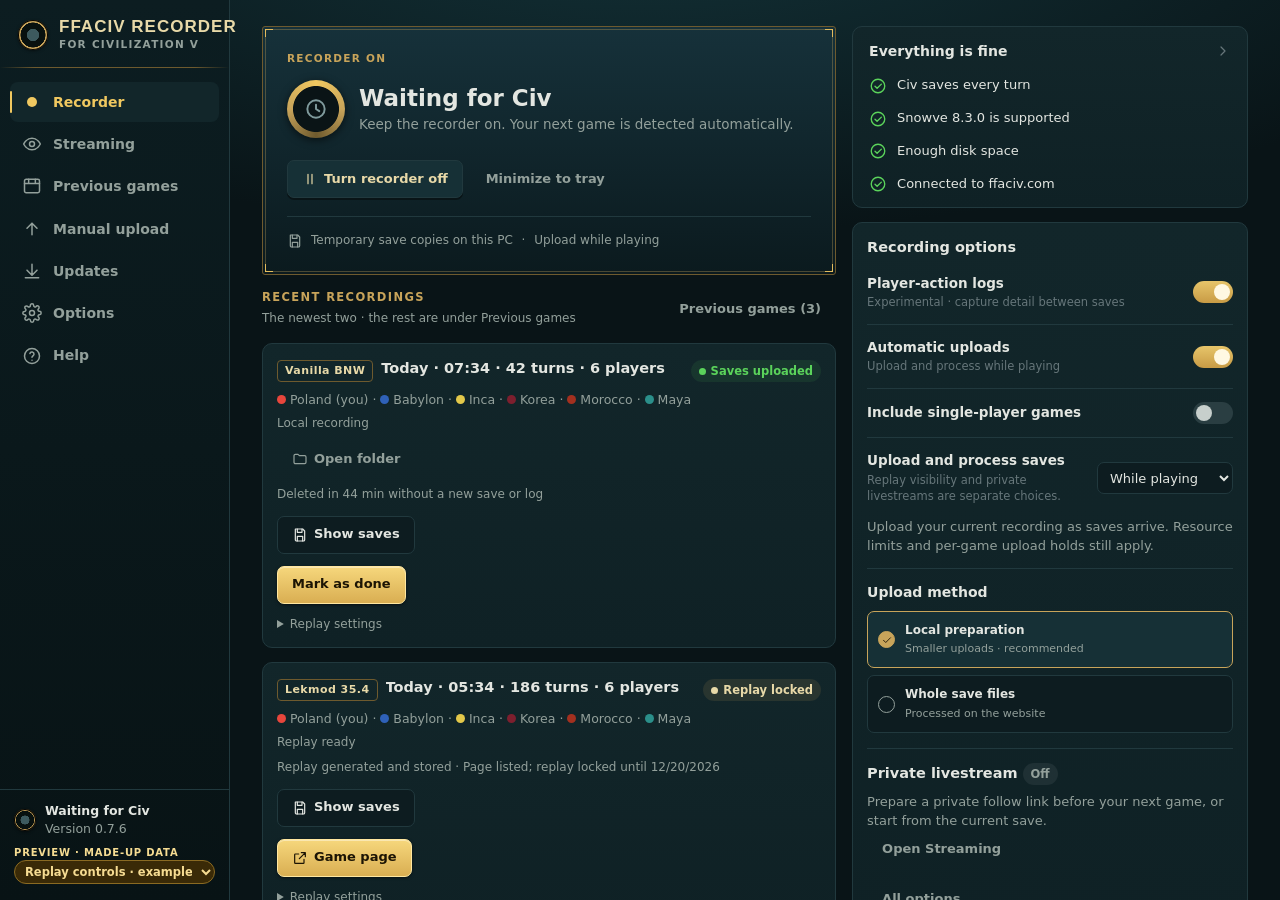
==== OutsideRecorder/ui/index.html @ c8e526a8 "FFACiv Recorder 0.7.24: first public source release" ====
<!doctype html>
<html lang="en">
<head>
<meta charset="utf-8">
<meta name="viewport" content="width=device-width, initial-scale=1">
<meta http-equiv="Content-Security-Policy" content="default-src 'self'; style-src 'self' 'unsafe-inline'; img-src 'self' data:; connect-src 'none'">
<title>FFACiv Recorder</title>
<link rel="stylesheet" href="css/app.css">
</head>
<body>
<div id="app">
  <aside class="side">
    <div class="brand"><span id="mark" class="mark waiting" aria-hidden="true"></span><div class="brand-name">FFACiv Recorder<small>for Civilization V</small></div></div>
    <nav id="nav" class="tabs" aria-label="Screens"></nav>
    <div class="side-foot"><div id="sidestate" class="side-state"></div><div id="preview" class="preview" aria-label="Preview"></div></div>
  </aside>
  <main id="view" tabindex="-1"></main>
</div>
<div id="overlay"></div>
<script src="js/icons.js"></script>
<script src="js/mock.js"></script>
<script src="js/bridge.js"></script>
<script src="js/app.js"></script>
</body>
</html>
---- OutsideRecorder/ui/css/app.css ----
/* FFACiv Recorder window: ffaciv.com's dark teal + gold (web/replay/css/civ.css values), Civ 5 feel in CSS only
   (gold double frame with corner accents, gold buttons, ring badges). No images: every shape is CSS or inline SVG. */
:root {
  color-scheme: dark;
  --bg: #091417;
  --bg-2: #0d1c20;
  --card: #12262a;
  --card-2: #163036;
  --line: #21393e;
  --gold-dim: #6e5a2e;
  --gold: #c8a45a;
  --gold-bright: #f0c860;
  --cream: #e8d9a8;
  --text: #e3e6e1;
  --muted: #93a09b;
  --faint: #66767a;
  --green: #5bd35b;
  --red: #e5574a;
  --orange: #e89a3a;
  --teal: #5ec8bc;
  --blue: #6aa8e8;
  --on-gold: #1c1404;
  --radius: 10px;
  --font: "Segoe UI Variable Text", "Segoe UI", system-ui, sans-serif;
  --font-head: "Tw Cen MT", Bahnschrift, "Segoe UI", sans-serif;
  --focus: 0 0 0 2px var(--bg), 0 0 0 4px var(--gold-bright);
}

.recorder-assurance { margin-top: 22px; border-top: 1px solid var(--line); padding-top: 19px; }
.assurance-points { display: grid; grid-template-columns: 1fr 1fr; gap: 22px; }
.assurance-points > div { display: flex; align-items: flex-start; gap: 10px; }
.assurance-points > div > svg { width: 21px; height: 21px; flex: none; color: var(--teal); margin-top: 2px; }
.assurance-points h3 { margin: 0 0 6px; color: var(--cream); font-size: 14px; }
.assurance-points p { margin: 0 0 6px; color: var(--text); font-size: 12px; line-height: 1.65; }
.assurance-points span { display: block; color: var(--muted); font-size: 11.5px; line-height: 1.6; }
.resource-example img { display: block; width: 100%; height: auto; border-radius: 5px; margin: 12px 0; }
@media (max-width: 650px) { .assurance-points { grid-template-columns: 1fr; gap: 17px; } }

* { box-sizing: border-box; }
html, body { height: 100%; margin: 0; }
body {
  background: radial-gradient(120% 60% at 50% -10%, #133238 0%, var(--bg) 60%) fixed, var(--bg);
  color: var(--text); font: 14px/1.45 var(--font); overflow: hidden;
  user-select: none; -webkit-user-select: none;
}
button, select, input { font: inherit; color: inherit; }
:focus-visible { outline: none; box-shadow: var(--focus); }
a { color: var(--gold-bright); text-decoration: none; }
a:hover { text-decoration: underline; }
.sr { position: absolute; width: 1px; height: 1px; overflow: hidden; clip: rect(0 0 0 0); }

/* ---- layout: a proper app window. Wide (the normal case, ~1100×720 down to ~800×560): the side bar with the name,
   the screens and the state; the screen on the right. Narrow (under 760 px): a header on top, the tabs at the bottom. */
#app { display: grid; grid-template-columns: 230px 1fr; height: 100%; }
.side { display: flex; flex-direction: column; min-height: 0; border-right: 1px solid var(--line); background: linear-gradient(#0c1d21, #081315); }
.brand { display: flex; align-items: center; gap: 11px; min-width: 0; padding: 18px 18px 16px;
  background: linear-gradient(90deg, transparent, var(--gold-dim) 15%, var(--gold-dim) 85%, transparent) bottom / 100% 1px no-repeat; }
.brand-name { font: 700 17px/1 var(--font-head); letter-spacing: .06em; text-transform: uppercase; color: var(--cream); white-space: nowrap; }
.brand-name small { display: block; font: 600 10.5px/1.3 var(--font); letter-spacing: .12em; color: var(--muted); margin-top: 3px; }
/* The program's mark: a gold ring (a Civ 5 ring badge) with the state's colour in the middle. */
.mark { --c: var(--faint); width: 30px; height: 30px; border-radius: 50%; flex: none; position: relative;
  background: radial-gradient(circle, var(--c) 0 28%, #08110f 30% 58%, var(--gold) 60% 68%, var(--gold-dim) 70% 100%);
  box-shadow: 0 0 0 1px #000 inset, 0 1px 3px #0008; }
.mark.recording { --c: var(--red); }
.mark.sending { --c: var(--teal); }
.mark.waiting { --c: #3d5a5e; }
.mark.attention { --c: var(--orange); }
.mark.paused { --c: var(--muted); }
.icon-btn { width: 34px; height: 34px; display: grid; place-items: center; border-radius: 8px; border: 0; background: transparent; color: var(--muted); cursor: pointer; flex: none; }
.icon-btn:hover { background: var(--card); color: var(--text); }
.icon-btn svg { width: 20px; height: 20px; }


nav.tabs { display: flex; flex-direction: column; gap: 2px; padding: 14px 10px; flex: 1; overflow-y: auto; }
.tab { position: relative; display: flex; align-items: center; gap: 11px; padding: 10px 12px; border: 0; border-radius: 8px; background: none; color: var(--muted); cursor: pointer; font-size: 14px; font-weight: 600; text-align: left; }
.tab svg { width: 20px; height: 20px; flex: none; }
.tab:hover { color: var(--text); background: #ffffff08; }
.tab[aria-current="page"] { color: var(--gold-bright); background: var(--card); }
.tab[aria-current="page"]::before { content: ""; position: absolute; left: 0; top: 9px; bottom: 9px; width: 2px; border-radius: 1px; background: var(--gold-bright); }
.tab .dot { margin-left: auto; min-width: 18px; height: 18px; padding: 0 5px; border-radius: 9px; background: var(--orange); color: #1b1103; font-size: 11px; line-height: 18px; font-weight: 800; text-align: center; }
.tab .dot.new { background: var(--teal); color: #04201c; }
.side-foot { padding: 12px 14px 16px; border-top: 1px solid var(--line); display: flex; flex-direction: column; gap: 10px; }
.side-state { display: flex; align-items: center; gap: 9px; font-size: 12.5px; color: var(--muted); min-width: 0; }
.side-state .mark { width: 22px; height: 22px; }
.side-state b { display: block; color: var(--text); font-weight: 600; white-space: nowrap; overflow: hidden; text-overflow: ellipsis; }
.side-state div { min-width: 0; }

main { overflow-y: auto; overflow-x: hidden; padding: 26px 32px 32px; scrollbar-width: thin; scrollbar-color: var(--line) transparent; }
main:focus { outline: none; }
.screen { display: flex; flex-direction: column; gap: 14px; max-width: 1080px; margin: 0 auto; animation: fade .18s ease-out; }
@keyframes fade { from { opacity: .4; transform: translateY(3px); } to { opacity: 1; transform: none; } }
.screen-title { display: flex; align-items: center; gap: 8px; margin: 0 0 2px; font: 700 20px/1.2 var(--font-head); letter-spacing: .08em; text-transform: uppercase; color: var(--cream); }
.screen-title .back { margin-left: -8px; }
.lead { margin: -6px 0 4px; color: var(--muted); font-size: 13.5px; }
.icon-btn { width: 34px; height: 34px; display: grid; place-items: center; border-radius: 8px; border: 0; background: transparent; color: var(--muted); cursor: pointer; flex: none; }
.icon-btn:hover { background: var(--card); color: var(--text); }
.icon-btn svg { width: 20px; height: 20px; }

/* two columns on the wide window (Home, Settings, Help); one under the other when narrow */
.cols { display: grid; grid-template-columns: minmax(0, 1.45fr) minmax(0, 1fr); gap: 16px; align-items: start; }
.cols.even { grid-template-columns: repeat(2, minmax(0, 1fr)); }
.col { display: flex; flex-direction: column; gap: 14px; min-width: 0; }
@media (max-width: 1040px) { #app { grid-template-columns: 200px 1fr; } main { padding: 22px 24px 28px; } }
@media (max-width: 939px) { .cols, .cols.even { grid-template-columns: minmax(0, 1fr); } .screen { max-width: 680px; } }

@media (max-width: 759px) {
  #app { grid-template-columns: minmax(0, 1fr) auto; grid-template-rows: auto 1fr auto; }
  .side { display: contents; }
  .brand { grid-row: 1; grid-column: 1; padding: 12px 16px 10px; }
  .side-foot { grid-row: 1; grid-column: 2; justify-self: end; background: linear-gradient(90deg, transparent, var(--gold-dim) 15%, var(--gold-dim) 85%, transparent) bottom / 100% 1px no-repeat; align-self: center; border: 0; padding: 0 14px; }
  .side-state { display: none; }
  main { grid-row: 2; grid-column: 1 / -1; padding: 14px 16px 18px; }
  nav.tabs { grid-row: 3; grid-column: 1 / -1; flex-direction: row; padding: 0; gap: 0; border-top: 1px solid var(--line); background: #071012e6; overflow: visible; }
  .tab { flex: 1; flex-direction: column; gap: 3px; padding: 8px 2px 9px; font-size: 11px; border-radius: 0; text-align: center; }
  .tab.wide-only { display: none; }
  .tab[aria-current="page"] { background: none; }
  .tab[aria-current="page"]::before { top: -1px; bottom: auto; left: 28%; right: 28%; width: auto; height: 2px; }
  .tab .dot { position: absolute; top: 5px; left: calc(50% + 7px); margin: 0; min-width: 16px; height: 16px; line-height: 16px; font-size: 10.5px; }
  .screen { gap: 12px; }
  .screen-title { font-size: 15px; }
  .cols, .cols.even { grid-template-columns: 1fr; gap: 12px; }
  .col { gap: 12px; }
}

/* ---- cards ------------------------------------------------------------------------------------------------------ */
.card { background: linear-gradient(var(--card), #0f2125); border: 1px solid var(--line); border-radius: var(--radius); padding: 14px; }
.card.flat { background: var(--bg-2); }
.card h3 { margin: 0 0 6px; font-size: 14.5px; font-weight: 650; }
.card p { margin: 0; color: var(--muted); font-size: 13px; }
.card p + p { margin-top: 6px; }
.group-label { margin: 6px 2px -4px; font: 700 11.5px/1 var(--font); letter-spacing: .12em; text-transform: uppercase; color: var(--gold); }

/* The Civ 5 panel frame (kit.css .civ-frame): dark gold outer line, gold inner line 3 px in, bright corner accents. */
.frame {
  --g: linear-gradient(var(--gold-bright), var(--gold-bright));
  position: relative; border: 1px solid var(--gold-dim); border-radius: 3px; padding: 18px 16px 16px;
  background:
    var(--g) left 2px top 2px / 8px 1px no-repeat, var(--g) left 2px top 2px / 1px 8px no-repeat,
    var(--g) right 2px top 2px / 8px 1px no-repeat, var(--g) right 2px top 2px / 1px 8px no-repeat,
    var(--g) left 2px bottom 2px / 8px 1px no-repeat, var(--g) left 2px bottom 2px / 1px 8px no-repeat,
    var(--g) right 2px bottom 2px / 8px 1px no-repeat, var(--g) right 2px bottom 2px / 1px 8px no-repeat,
    linear-gradient(#16313a, #0b1a1e);
}
.frame::after { content: ""; position: absolute; inset: 2px; border: 1px solid #c8a45a55; border-radius: 2px; pointer-events: none; }

/* ---- the big status (Home) -------------------------------------------------------------------------------------- */
.hero { display: flex; gap: 14px; align-items: center; }
.ring { --c: var(--faint); position: relative; width: 58px; height: 58px; flex: none; border-radius: 50%;
  background: radial-gradient(circle, #0a1416 0 55%, transparent 57%), conic-gradient(var(--gold-bright), var(--gold), var(--gold-dim), var(--gold), var(--gold-bright));
  display: grid; place-items: center; box-shadow: 0 2px 8px #0009; }
.ring svg { width: 26px; height: 26px; color: var(--c); position: relative; z-index: 1; }
.ring.recording { --c: var(--red); }
.ring.recording::before { content: ""; position: absolute; inset: -4px; border-radius: 50%; border: 2px solid var(--red); opacity: 0; animation: pulse 2.4s ease-out infinite; }
@keyframes pulse { 0% { transform: scale(.85); opacity: .7; } 100% { transform: scale(1.18); opacity: 0; } }
.ring.sending { --c: var(--teal); }
.ring.waiting { --c: #7f9a9c; }
.ring.found { --c: var(--teal); }
.ring.unsupported, .ring.attention { --c: var(--orange); }
.ring.paused { --c: var(--muted); }
.hero-text { min-width: 0; }
.hero-title { margin: 0; font: 650 19px/1.25 var(--font); color: var(--text); }
.hero-detail { margin: 3px 0 0; color: var(--muted); font-size: 13.5px; }
.hero-note { margin: 12px 0 0; padding-top: 10px; border-top: 1px solid #c8a45a2a; color: var(--muted); font-size: 13px; }

/* the health line under it */
.health { display: flex; align-items: center; gap: 10px; width: 100%; padding: 10px 12px; border-radius: var(--radius); border: 1px solid var(--line); background: var(--bg-2); color: var(--text); text-align: left; cursor: pointer; }
.health:hover { border-color: #2d4c52; }
.health svg { width: 18px; height: 18px; flex: none; }
.health .chev { margin-left: auto; color: var(--faint); }
.health.ok svg:first-child { color: var(--green); }
.health.warn { border-color: #6b4a1c; background: #22190d; }
.health.warn svg:first-child { color: var(--orange); }

/* ---- the game card ------------------------------------------------------------------------------------------------ */
.game-head { display: flex; align-items: flex-start; gap: 10px; }
.game-head h3 { margin: 0; flex: 1; min-width: 0; }
.sub { color: var(--muted); font-size: 12.5px; margin-top: 2px; }
.badge { display: inline-flex; align-items: center; gap: 5px; height: 22px; padding: 0 8px; border-radius: 11px; font-size: 11.5px; font-weight: 700; white-space: nowrap; background: #ffffff10; color: var(--muted); }
.badge::before { content: ""; width: 7px; height: 7px; border-radius: 50%; background: currentColor; }
.badge.plain::before { display: none; }
.badge.recording { color: #ff8a7e; background: #e5574a1f; }
.badge.sending { color: var(--teal); background: #5ec8bc1a; }
.badge.locked { color: var(--cream); background: #c8a45a1f; }
.badge.countdown { color: var(--gold-bright); background: #f0c86019; }
.badge.public { color: var(--green); background: #5bd35b17; }
.badge.withdrawn, .badge.local { color: var(--muted); }
.badge.queued { color: var(--orange); background: #e89a3a17; }
.mod { display: inline-block; padding: 1px 7px; border-radius: 4px; border: 1px solid var(--gold-dim); color: var(--cream); font: 700 11px/18px var(--font); letter-spacing: .04em; }

.players { display: flex; flex-wrap: wrap; gap: 6px; margin: 10px 0 2px; }
.player { display: inline-flex; align-items: center; gap: 6px; padding: 3px 9px 3px 4px; border-radius: 13px; background: #ffffff0b; font-size: 12px; color: var(--text); }
.player i { width: 16px; height: 16px; border-radius: 50%; background: var(--c); box-shadow: 0 0 0 1.5px var(--k, #000) inset, 0 0 0 1px #0008; flex: none; }
.player.you { background: #c8a45a24; color: var(--cream); font-weight: 650; }

.facts { display: grid; grid-template-columns: repeat(3, 1fr); gap: 8px; margin-top: 12px; }
.fact { background: #ffffff07; border-radius: 8px; padding: 7px 9px; }
.fact b { display: block; font-size: 16px; font-weight: 650; }
.fact span { color: var(--faint); font-size: 11.5px; }

.publish { margin-top: 12px; padding-top: 12px; border-top: 1px solid var(--line); }
.publish-line { display: flex; align-items: center; gap: 8px; font-size: 13.5px; }
.publish-line svg { width: 17px; height: 17px; color: var(--gold); flex: none; }
.publish-line b { color: var(--gold-bright); font-weight: 650; }
.meter { height: 6px; border-radius: 3px; background: #ffffff10; overflow: hidden; margin: 9px 0 2px; }
.meter > i { display: block; height: 100%; width: var(--p); background: linear-gradient(90deg, var(--gold), var(--gold-bright)); border-radius: 3px; }
.meter.teal > i { background: linear-gradient(90deg, #3f9f95, var(--teal)); }
.small { color: var(--faint); font-size: 12px; }

/* Home's right column: the checks and the latest games at a glance */
.glance { padding: 6px; }
.glance-head { display: flex; align-items: center; gap: 8px; width: 100%; padding: 8px 10px; border: 0; background: none; color: var(--text); cursor: pointer; border-radius: 7px; text-align: left; }
.glance-head h3 { margin: 0; flex: 1; font-size: 14px; }
.glance-head svg { width: 16px; height: 16px; color: var(--faint); }
.glance-row { display: flex; align-items: center; gap: 10px; width: 100%; padding: 7px 10px; border: 0; background: none; color: var(--text); cursor: pointer; border-radius: 7px; text-align: left; font-size: 13px; }
.glance-row:hover, .glance-head:hover { background: #ffffff08; }
.glance-row .state-ic { width: 18px; height: 18px; flex: none; }
.glance-row.game span:nth-child(2) { flex: 1; min-width: 0; }
.glance-row.game .mod { flex: none; }

/* game history rows: facts on the left, buttons on the right (under each other when narrow) */
.game-row { display: grid; grid-template-columns: minmax(0, 1fr) auto; gap: 8px 18px; align-items: center; }
.gr-acts { justify-content: flex-end; }
@media (max-width: 899px) { .game-row { grid-template-columns: 1fr; } .gr-acts { justify-content: flex-start; } }
.cols .game-row { grid-template-columns: 1fr; } .cols .gr-acts { justify-content: flex-start; }

/* ---- buttons ---------------------------------------------------------------------------------------------------- */
.row { display: flex; flex-wrap: wrap; gap: 8px; align-items: center; }
.row.end { justify-content: flex-end; }
.actions { margin-top: 12px; }
.btn { display: inline-flex; align-items: center; justify-content: center; gap: 6px; min-height: 34px; padding: 0 14px; border-radius: 7px; border: 1px solid #c8a45a66; background: #c8a45a12; color: var(--cream); font-weight: 600; font-size: 13px; cursor: pointer; white-space: nowrap; }
.btn:hover { background: #c8a45a24; border-color: var(--gold); }
.btn svg { width: 16px; height: 16px; }
.btn.primary { border: 1px solid #ffe7a0; background: linear-gradient(#f6d77c, #d9ae52); color: var(--on-gold); box-shadow: 0 1px 0 #fff6 inset, 0 1px 3px #0008; }
.btn.primary:hover { background: linear-gradient(#ffe291, #e4b95b); }
.btn.quiet { border-color: transparent; background: transparent; color: var(--muted); }
.btn.quiet:hover { color: var(--text); background: #ffffff0d; }
.btn.danger { border-color: #e5574a55; background: transparent; color: #ff9a8f; }
.btn.danger:hover { background: #e5574a1a; }
.btn[disabled] { opacity: .45; cursor: default; pointer-events: none; }
.btn.wide { flex: 1; }
.link-btn { border: 0; background: none; padding: 0; color: var(--gold-bright); font-weight: 600; cursor: pointer; font-size: 13px; }
.link-btn:hover { text-decoration: underline; }

/* a menu that opens under a button (Later ▾) */
.menu-wrap { position: relative; display: inline-flex; }
.menu { position: absolute; z-index: 20; top: calc(100% + 4px); right: 0; min-width: 190px; padding: 5px; border-radius: 9px; background: #0c1b1e; border: 1px solid var(--gold-dim); box-shadow: 0 10px 28px #000c; }
.menu button { display: flex; width: 100%; padding: 8px 10px; border: 0; border-radius: 6px; background: none; text-align: left; cursor: pointer; font-size: 13px; }
.menu button:hover, .menu button:focus-visible { background: var(--card-2); box-shadow: none; }
.menu button span { margin-left: auto; color: var(--faint); font-size: 12px; padding-left: 12px; }

/* ---- banners (update, required update, attention) ---------------------------------------------------------------- */
.banner { display: flex; gap: 12px; align-items: flex-start; padding: 12px 14px; border-radius: var(--radius); border: 1px solid #3a5f66; background: linear-gradient(#153238, #102629); }
.banner > svg { width: 22px; height: 22px; flex: none; color: var(--teal); margin-top: 1px; }
.banner h3 { margin: 0 0 2px; font-size: 14px; }
.banner p { margin: 0; color: var(--muted); font-size: 12.5px; }
.banner .row { margin-top: 10px; }
.banner.gold { border-color: var(--gold-dim); background: linear-gradient(#2a2412, #1a170c); }
.banner.gold > svg { color: var(--gold-bright); }
.banner.warn { border-color: #6b4a1c; background: #22190d; }
.banner.warn > svg { color: var(--orange); }
.banner.bad { border-color: #6b2a22; background: #241210; }
.banner.bad > svg { color: var(--red); }

/* ---- lists (games, checks, permissions, changelog) --------------------------------------------------------------- */
.list { display: flex; flex-direction: column; gap: 8px; }
.item { display: flex; gap: 12px; align-items: flex-start; }
.item > svg, .item > .state-ic { width: 22px; height: 22px; flex: none; margin-top: 1px; }
.item-body { flex: 1; min-width: 0; }
.item-body h3 { margin: 0; font-size: 14px; font-weight: 650; }
.state-ic.ok { color: var(--green); } .state-ic.warn { color: var(--orange); } .state-ic.bad { color: var(--red); } .state-ic.info { color: var(--teal); }

.game-row { cursor: default; }
.game-row .game-top { display: flex; align-items: center; gap: 8px; }
.game-row .game-top h3 { flex: 1; min-width: 0; white-space: nowrap; overflow: hidden; text-overflow: ellipsis; }
.civs { margin-top: 6px; color: var(--muted); font-size: 12.5px; }
.civs .civdot { display: inline-block; width: 9px; height: 9px; border-radius: 50%; margin: 0 4px 0 0; vertical-align: 0; }
.more { margin-left: auto; }

.filters { display: flex; gap: 6px; overflow-x: auto; scrollbar-width: none; }
.chip { height: 28px; padding: 0 11px; border-radius: 14px; border: 1px solid var(--line); background: transparent; color: var(--muted); cursor: pointer; font-size: 12.5px; font-weight: 600; white-space: nowrap; }
.chip[aria-pressed="true"] { background: #c8a45a22; border-color: var(--gold-dim); color: var(--cream); }

/* ---- settings ----------------------------------------------------------------------------------------------------- */
.settings { padding: 4px 0; }
.capture-controls > h2, .capture-controls > .actions, .capture-controls > p { margin: 14px; }
.capture-controls .switch:disabled { opacity: 0.35; cursor: default; }
.set { display: flex; align-items: center; gap: 12px; padding: 11px 14px; }
.set + .set { border-top: 1px solid var(--line); }
.set > svg { width: 22px; height: 22px; flex: none; }
.set-text { flex: 1; min-width: 0; }
.set-text b { display: block; font-weight: 600; font-size: 13.5px; }
.set-text span { display: block; color: var(--faint); font-size: 12px; margin-top: 1px; }
.switch { position: relative; width: 40px; height: 22px; flex: none; border-radius: 11px; border: 0; background: #2a3e42; cursor: pointer; transition: background .15s; }
.switch::after { content: ""; position: absolute; top: 3px; left: 3px; width: 16px; height: 16px; border-radius: 50%; background: #c7cfcc; transition: transform .15s; }
.switch[aria-checked="true"] { background: linear-gradient(#e7c56a, #c89b45); }
.switch[aria-checked="true"]::after { transform: translateX(18px); background: #fff8e2; }
select.pick { height: 32px; padding: 0 8px; border-radius: 7px; border: 1px solid var(--line); background: var(--bg-2); color: var(--text); font-size: 13px; }
.path { font: 12px/1.4 Consolas, "Cascadia Mono", monospace; color: var(--muted); word-break: break-all; }

/* ---- dialogs (over the screen) ------------------------------------------------------------------------------------ */
.scrim { position: fixed; inset: 0; z-index: 50; background: #020708c4; display: grid; place-items: center; padding: 16px; animation: fade .15s; }
.dialog { width: 100%; max-width: 440px; max-height: calc(100vh - 32px); overflow-y: auto; }
.dialog h2 { margin: 0 0 8px; font: 700 15px/1.25 var(--font-head); letter-spacing: .08em; text-transform: uppercase; color: var(--cream); }
.dialog p { margin: 0 0 10px; color: var(--muted); font-size: 13px; }
.stream-follow-summary { margin: 16px 0; padding: 14px; border: 1px solid var(--line); border-radius: 9px; background: var(--bg-2); }
.stream-follow-summary h3 { margin: 0 0 6px; }
.stream-follow-summary p { margin: 0; }
.streaming-controls .recording-stream-options { margin-top: 0; border-top: 0; padding-top: 0; }
.stream-metrics { display: grid; grid-template-columns: repeat(2,minmax(0,1fr)); gap: 12px; margin: 14px 0 22px; }
.stream-metrics dt { color: var(--muted); font-size: 11px; margin-bottom: 4px; }
.stream-metrics dd { margin: 0; color: var(--cream); font-size: 13px; overflow-wrap: anywhere; }
.replay-settings { margin-top: 12px; }
.replay-settings > summary { color: var(--muted); font-size: 12px; cursor: pointer; }
.diff { margin: 8px 0 12px; border-radius: 8px; background: #050c0d; border: 1px solid var(--line); padding: 8px 10px; font: 12px/1.7 Consolas, "Cascadia Mono", monospace; }
.diff .was { color: #ff9a8f; text-decoration: line-through; text-decoration-color: #ff9a8f88; }
.diff .now { color: var(--green); }
.checks { list-style: none; margin: 6px 0 12px; padding: 0; display: flex; flex-direction: column; gap: 6px; }
.checks label { display: flex; gap: 9px; align-items: flex-start; font-size: 13px; cursor: pointer; }
.checks input { margin-top: 3px; accent-color: var(--gold); }
.checks small { display: block; color: var(--faint); font-size: 12px; }

/* ---- first run ------------------------------------------------------------------------------------------------------ */
.welcome { position: fixed; inset: 0; z-index: 40; display: flex; flex-direction: column; background: radial-gradient(120% 70% at 50% 0%, #17393f 0%, var(--bg) 62%); padding: 26px 22px 20px; }
.welcome .steps { display: flex; gap: 6px; justify-content: center; margin-bottom: 22px; }
.welcome .steps i { width: 26px; height: 4px; border-radius: 2px; background: #ffffff1a; }
.welcome .steps i.on { background: var(--gold-bright); }
.welcome-body { flex: 1; overflow-y: auto; display: flex; flex-direction: column; justify-content: center; max-width: 460px; width: 100%; margin: 0 auto; }
.welcome h1 { margin: 14px 0 8px; font: 700 22px/1.2 var(--font-head); letter-spacing: .04em; color: var(--cream); text-align: center; }
.welcome .intro { text-align: center; color: var(--muted); margin: 0 0 18px; }
.welcome .ring { margin: 0 auto; width: 74px; height: 74px; }
.welcome .ring svg { width: 32px; height: 32px; }
.points { list-style: none; padding: 0; margin: 0; display: flex; flex-direction: column; gap: 10px; }
.points li { display: flex; gap: 11px; align-items: flex-start; font-size: 13.5px; }
.points li svg { width: 19px; height: 19px; flex: none; color: var(--gold); margin-top: 1px; }
.points li span { color: var(--muted); display: block; font-size: 12.5px; }
.welcome-foot { display: flex; gap: 8px; max-width: 460px; width: 100%; margin: 16px auto 0; }

/* ---- the preview strip (only when showing made-up data) ------------------------------------------------------------ */
.preview { display: flex; flex-direction: column; align-items: flex-start; gap: 2px; flex: none; color: #f6dc92; font: 700 10px/1 var(--font); letter-spacing: .08em; text-transform: uppercase; }
.preview select { max-width: 100%; height: 24px; border-radius: 12px; border: 1px solid #8a6a22; background: #3a2a07; color: #f6dc92; font-size: 11.5px; font-weight: 600; letter-spacing: 0; text-transform: none; padding: 0 6px; }
.hide-preview .preview { display: none; }

.empty { text-align: center; padding: 26px 10px; color: var(--faint); }
.empty svg { width: 34px; height: 34px; color: var(--line); display: block; margin: 0 auto 8px; }
.prose h3 { margin: 0 0 6px; font-size: 14px; }
.prose ul { margin: 6px 0 0; padding-left: 18px; color: var(--muted); font-size: 13px; }
.prose li + li { margin-top: 3px; }
.yes svg, .no svg { width: 15px; height: 15px; vertical-align: -3px; margin-right: 4px; }
.yes svg { color: var(--green); } .no svg { color: var(--red); }

@media (prefers-reduced-motion: reduce) { * { animation: none !important; transition: none !important; } }

/* the test build: the livestream link under the current game */
.live-link { display: flex; align-items: center; gap: 10px; flex-wrap: wrap; margin-top: 12px; }
.live-link .path { overflow-wrap: anywhere; }

/* Upload old games: a tick box per game */
.old-bar { margin: 4px 0 12px; gap: 8px; flex-wrap: wrap; }
.game-row.old { grid-template-columns: auto minmax(0, 1fr); align-items: start; }
.game-row.old .path { overflow-wrap: anywhere; }
.game-row.old.on { border-color: var(--gold, #c8a45a); }
.tick { flex: none; width: 22px; height: 22px; margin: 2px 12px 0 0; border-radius: 6px; border: 2px solid var(--line, #3a4a4c); background: transparent; cursor: pointer; }
.tick[aria-checked="true"] { background: var(--gold-bright, #f0c860); border-color: var(--gold-bright, #f0c860); box-shadow: inset 0 0 0 3px var(--bg, #0b1518); }
.tick:disabled { opacity: .35; cursor: default; }
.screen-title .btn { font-size: 13px; letter-spacing: 0; text-transform: none; }

/* Replay controls stay below each game rather than compressing its title. */
.game-row:has(.replay-state) { grid-template-columns: minmax(0, 1fr); }
.replay-state { width: 100%; min-width: 0; }
.replay-state .actions, .recorder-controls { flex-wrap: wrap; }
.gr-acts:has(.replay-state) { justify-content: flex-start; flex-wrap: wrap; }
/* Everyday controls: one clear task and visible action feedback. */
.eyebrow { color: var(--gold); font-size: 10.5px; font-weight: 750; letter-spacing: .12em; margin-bottom: 14px; }
.recording-hero { padding: 24px; }
.recording-hero .hero-title { font-size: 23px; }
.recording-hero .actions { margin-top: 22px; }
.recording-summary { display: flex; align-items: center; gap: 8px; color: var(--muted); font-size: 12px; margin-top: 18px; padding-top: 15px; border-top: 1px solid var(--line); }
.recording-summary svg { width: 16px; height: 16px; flex: none; }
.summary-sep { padding: 0 5px; }
.btn { min-height: 38px; background: var(--card-2); border-color: var(--line); box-shadow: 0 2px 0 var(--bg); transition: background .12s, border-color .12s, transform .1s; }
.btn:not(:disabled):hover { border-color: var(--gold); background: var(--bg-2); }
.btn:not(:disabled):active { transform: translateY(1px); box-shadow: none; }
.btn.primary:not(:disabled):hover { background: linear-gradient(#ffe291, #e4b95b); }
.btn.quiet { box-shadow: none; }
.replay-state .btn.quiet { border-color: var(--line); background: var(--bg-2); color: var(--text); }
.replay-state .btn.danger { border-color: var(--red); color: var(--red); }
.small { color: var(--muted); }
.getting-started h3, .quick-flow h3 { margin: 0 0 8px; }
.getting-started p { color: var(--muted); font-size: 13px; margin: 0 0 16px; }
.getting-started .eyebrow { margin-bottom: 9px; }
.quick-flow ol { list-style: none; counter-reset: flow; padding: 0; margin: 16px 0 20px; }
.quick-flow li { counter-increment: flow; position: relative; padding-left: 32px; margin-bottom: 16px; font-size: 13px; }
.quick-flow li::before { content: counter(flow); position: absolute; left: 0; top: 0; width: 22px; height: 22px; border: 1px solid var(--line); background: var(--bg-2); border-radius: 50%; text-align: center; line-height: 21px; color: var(--gold); font-size: 11px; font-weight: 750; }
.quick-flow li span { display: block; color: var(--muted); font-size: 12px; margin-top: 2px; }
.option-heading { display: flex; align-items: flex-start; gap: 12px; margin-bottom: 8px; }
.option-heading h3 { margin: 0 0 3px; font-size: 17px; }
.option-heading p { margin: 0; color: var(--muted); font-size: 12px; }
.step-number { border: 1px solid var(--gold-dim); color: var(--gold-bright); background: var(--bg-2); width: 28px; height: 28px; border-radius: 8px; line-height: 26px; text-align: center; font-weight: 750; flex: none; }
.option-section { padding: 20px; }
.option-section .set { padding-left: 0; padding-right: 0; }
.option-details { margin-top: 12px; border-top: 1px solid var(--line); padding-top: 12px; }
.option-details summary { cursor: pointer; color: var(--cream); font-size: 13px; font-weight: 650; min-height: 30px; }
.option-details summary:hover { color: var(--gold-bright); }
.option-note { display: flex; gap: 8px; align-items: flex-start; color: var(--muted); font-size: 12px; margin: 12px 0 0; }
.option-note svg { width: 16px; height: 16px; flex: none; color: var(--gold); }
.section-label { padding: 6px 12px 8px; margin: 0; color: var(--cream); }
.stream-active, .upload-plan { padding: 14px; border: 1px solid var(--line); background: var(--bg-2); border-radius: 8px; margin-top: 14px; }
.stream-active > .row > svg, .upload-plan > .row > svg { width: 17px; height: 17px; flex: none; color: var(--gold); }
.stream-active .path { margin: 10px 0; overflow-wrap: anywhere; }
.upload-plan { margin: 0 0 12px; }
.upload-plan.urgent { border-color: var(--orange); }
.action-feedback { position: sticky; top: -1px; z-index: 4; display: flex; align-items: center; gap: 12px; padding: 12px 14px; border-radius: 8px; border: 1px solid var(--teal); background: var(--bg-2); box-shadow: 0 5px 20px #0005; }
.action-feedback > svg { width: 20px; height: 20px; flex: none; color: var(--teal); }
.action-feedback > div { flex: 1; min-width: 0; font-size: 13px; }
.action-feedback span { display: block; color: var(--muted); margin-top: 2px; font-size: 12px; }
.action-feedback.warn, .action-feedback.bad { border-color: var(--orange); }
.action-feedback.warn > svg, .action-feedback.bad > svg { color: var(--orange); }
.action-feedback.pending > svg { animation: pending-spin 1.5s linear infinite; }
@keyframes pending-spin { to { transform: rotate(360deg); } }
@media (prefers-reduced-motion: reduce) { .action-feedback.pending > svg { animation: none; } .btn { transition: none; } }
@media (max-width: 759px) { .recording-hero { padding: 18px; } .recording-hero .hero-title { font-size: 20px; } .option-section { padding: 16px; } }
.stream-lobby-heading { display: flex; align-items: center; gap: 12px; }
.stream-lobby-heading > svg { width: 34px; height: 34px; padding: 6px; box-sizing: content-box; border: 1px solid var(--line); background: var(--card-2); border-radius: 10px; color: var(--teal); flex: none; }
.stream-lobby-heading > div { flex: 1; min-width: 0; }
.stream-lobby-heading .eyebrow { font-size: 9px; margin-bottom: 4px; }
.stream-lobby-heading h3 { margin: 0; font-size: 15px; }
.stream-privacy { display: flex; align-items: center; gap: 6px; color: var(--muted); font-size: 12px; }
.stream-privacy svg { width: 14px; height: 14px; flex: none; }
.stream-lobby-address { display: flex; align-items: center; gap: 8px; width: 100%; padding: 12px; text-align: left; cursor: pointer; border: 1px solid var(--line); background: var(--card-2); border-radius: 7px; color: var(--cream); }
.stream-lobby-address:hover { border-color: var(--gold); }
.stream-lobby-address span { flex: 1; min-width: 0; overflow: hidden; text-overflow: ellipsis; white-space: nowrap; font-size: 12px; }
.stream-lobby-address svg { width: 16px; height: 16px; flex: none; }
/* First launch: a guided set of persisted choices with room for explanations. */
.welcome.onboarding { padding: 24px 32px 20px; }
.onboarding-top { max-width: 780px; width: 100%; margin: 0 auto 20px; }
.onboarding-brand { display: flex; align-items: center; gap: 12px; font-size: 13px; font-weight: 750; letter-spacing: .07em; color: var(--cream); }
.onboarding-brand > span { font-size: 9px; font-weight: 600; letter-spacing: .13em; color: var(--muted); border-left: 1px solid var(--line); padding-left: 12px; }
.setup-progress { display: flex; padding: 0; list-style: none; gap: 12px; margin: 22px 0 0; }
.setup-progress li { display: flex; align-items: center; gap: 8px; flex: 1; color: var(--faint); font-size: 12px; }
.setup-progress li > span { display: flex; align-items: center; justify-content: center; border: 1px solid var(--line); border-radius: 50%; width: 25px; height: 25px; flex: none; background: var(--bg-2); font-size: 11px; }
.setup-progress li svg { width: 13px; height: 13px; }
.setup-progress li.current { color: var(--cream); }
.setup-progress li.current > span { border-color: var(--gold); background: var(--gold); color: var(--on-gold); font-weight: 750; }
.setup-progress li.complete { color: var(--teal); }
.setup-progress li.complete > span { border-color: var(--teal); }
.onboarding .welcome-body { max-width: 680px; min-height: 0; justify-content: flex-start; scrollbar-width: thin; scrollbar-color: var(--line) transparent; padding: 6px 12px; }
.welcome-content { margin-block: auto; width: 100%; padding-block: 6px; }
.onboarding h1 { font-family: var(--font); font-size: 25px; letter-spacing: -.02em; margin: 0 0 12px; }
.onboarding .intro { font-size: 14px; line-height: 1.6; max-width: 620px; margin: 0 auto 22px; }
.setup-symbol { margin: 0 auto 20px; width: 64px; height: 64px; display: grid; place-items: center; background: var(--card-2); border: 1px solid var(--gold-dim); border-radius: 18px; color: var(--gold-bright); }
.setup-symbol svg { width: 30px; height: 30px; }
.setup-explain-grid { display: grid; grid-template-columns: 1fr 1fr; gap: 14px; }
.setup-explain { padding: 20px; border: 1px solid var(--line); border-radius: 10px; background: var(--card); }
.setup-explain > svg { width: 25px; height: 25px; color: var(--teal); margin-bottom: 14px; }
.setup-explain h3 { margin: 0 0 9px; font-size: 16px; }
.setup-explain p, .setup-info p, .setup-details p { font-size: 13px; line-height: 1.6; color: var(--muted); margin: 0; }
.setup-note { display: flex; align-items: flex-start; gap: 9px; font-size: 12px; color: var(--muted); line-height: 1.6; margin: 18px 0 0; }
.setup-note svg { width: 16px; height: 16px; flex: none; margin-top: 2px; color: var(--gold); }
.setup-hold { text-align: center; color: var(--teal); font-size: 12px; margin: 18px 0 0; }
.setup-settings { padding: 4px 16px; }
.setup-settings .set { padding: 15px 0; }
.setup-settings .set-text span { color: var(--muted); line-height: 1.55; font-size: 12px; max-width: 510px; }
.setup-info { display: flex; gap: 12px; padding: 16px; border: 1px solid var(--line); border-radius: 9px; background: var(--bg-2); margin-top: 16px; }
.setup-info > svg { width: 21px; height: 21px; flex: none; color: var(--teal); }
.setup-info b { font-size: 13px; }
.setup-info p { margin-top: 5px; }
.setup-details { margin-top: 18px; border-top: 1px solid var(--line); padding-top: 12px; }
.setup-details summary { cursor: pointer; color: var(--cream); font-size: 13px; font-weight: 600; min-height: 30px; }
.setup-details summary:hover { color: var(--gold-bright); }
.setup-details p { margin: 8px 0; }
.setup-details .set { padding: 12px; }
.setup-choices { display: grid; gap: 10px; }
.setup-choice { display: flex; align-items: flex-start; gap: 12px; text-align: left; cursor: pointer; width: 100%; border: 1px solid var(--line); border-radius: 10px; padding: 17px; color: var(--text); background: var(--card); }
.setup-choice:hover { border-color: var(--gold); }
.setup-choice.selected { border-color: var(--gold); background: var(--card-2); box-shadow: inset 3px 0 var(--gold); }
.setup-choice > span:last-child { flex: 1; min-width: 0; }
.setup-choice b { display: block; font-size: 14px; margin-bottom: 5px; }
.setup-choice small { display: block; color: var(--muted); font-size: 12px; line-height: 1.6; }
.choice-radio { border: 1px solid var(--line); width: 21px; height: 21px; border-radius: 50%; display: grid; place-items: center; flex: none; margin-top: 1px; }
.choice-radio svg { width: 13px; height: 13px; }
.selected .choice-radio { border-color: var(--gold); background: var(--gold); color: var(--on-gold); }
.setup-choice:disabled { opacity: .65; cursor: wait; }
.setup-timeline { display: grid; grid-template-columns: repeat(3,1fr); gap: 15px; margin-top: 20px; }
.setup-timeline > div { border-top: 2px solid var(--gold-dim); padding-top: 10px; }
.setup-timeline b { display: block; font-size: 12px; color: var(--cream); margin-bottom: 5px; }
.setup-timeline span { display: block; font-size: 11.5px; color: var(--muted); line-height: 1.55; }
.setup-autosave { margin-top: 6px; }
.setup-summary { border: 1px solid var(--line); border-radius: 9px; background: var(--bg-2); padding: 15px 17px; margin-top: 16px; }
.setup-summary h3 { font-size: 13px; color: var(--cream); margin: 0 0 10px; }
.setup-summary dl { margin: 0; }
.setup-summary dl > div { display: grid; grid-template-columns: 90px 1fr; gap: 12px; padding: 5px 0; font-size: 12px; }
.setup-summary dt { color: var(--muted); }
.setup-summary dd { margin: 0; color: var(--text); }
.setup-feedback { display: flex; align-items: center; gap: 7px; color: var(--teal); font-size: 12px; margin-top: 14px; }
.setup-feedback > svg { width: 16px; height: 16px; }
.setup-feedback.warn, .setup-feedback.bad { color: var(--orange); }
.onboarding .welcome-foot { max-width: 780px; align-items: center; border-top: 1px solid var(--line); padding-top: 16px; margin-top: 16px; flex-shrink: 0; }
.setup-step-count { flex: 1; color: var(--muted); text-align: center; font-size: 12px; }
@media (max-height: 700px) { .welcome.onboarding { padding-top: 16px; } .onboarding-top { margin-bottom: 12px; } .setup-progress { margin-top: 13px; } .setup-symbol { width: 46px; height: 46px; margin-bottom: 14px; border-radius: 13px; } .setup-symbol svg { width: 24px; height: 24px; } .onboarding h1 { font-size: 23px; } .onboarding .intro { margin-bottom: 16px; } }
@media (max-width: 650px) { .welcome.onboarding { padding: 16px 12px 12px; } .onboarding-brand { padding-left: 8px; } .setup-progress { gap: 5px; } .setup-progress li { justify-content: center; } .setup-progress li b { display: none; } .setup-progress li.current b { display: block; font-size: 11px; } .setup-explain-grid { grid-template-columns: 1fr; } .setup-explain { padding: 16px; } .setup-explain > svg { margin-bottom: 8px; } .setup-timeline { grid-template-columns: 1fr; gap: 10px; } .onboarding .welcome-foot { flex-wrap: wrap; gap: 6px; } .onboarding .welcome-foot .btn { padding: 0 10px; font-size: 12px; } .setup-step-count { min-width: 55px; font-size: 11px; } }
.capture-extra { margin-top: 14px; }
.capture-choice b { display: flex; flex-wrap: wrap; align-items: center; gap: 8px; }
.method-tag { display: inline-flex; padding: 2px 6px; border-radius: 4px; border: 1px solid var(--line); color: var(--muted); font-size: 9px; font-weight: 650; text-transform: uppercase; letter-spacing: .05em; }
.capture-choice:disabled { opacity: 1; cursor: not-allowed; border-style: dashed; background: var(--bg-2); }
.method-unavailable { color: var(--orange) !important; font-size: 11.5px; }
.capture-choice .method-unavailable { margin-top: 5px; }
.upload-methods { margin-top: 20px; }
.upload-methods h3 { margin: 0 0 10px; font-size: 13px; color: var(--cream); }
.method-table { width: 100%; border-collapse: collapse; font-size: 12px; }
.method-table tr { border-top: 1px solid var(--line); }
.method-table th { text-align: left; vertical-align: top; width: 135px; padding: 10px 12px 10px 0; color: var(--text); font-weight: 650; }
.method-table td { padding: 10px 0; color: var(--muted); line-height: 1.6; }
.method-table td .method-unavailable { display: block; margin-top: 3px; }
.setup-scroll-cue { display: block; font-size: 10px; color: var(--gold); margin-top: 2px; }
.setup-scroll-cue[hidden] { display: none; }
@media (max-width: 650px) { .method-table th { width: 100px; } }
.resource-card-head { display: flex; align-items: center; justify-content: space-between; gap: 10px; }
.resource-card-head h3 { margin: 0; font-size: 17px; }
.resource-reason { color: var(--muted); font-size: 13px; margin: 8px 0 16px; }
.resource-metrics { display: grid; grid-template-columns: repeat(4,1fr); gap: 10px; margin: 0 0 16px; }
.resource-metrics > div { border: 1px solid var(--line); border-radius: 8px; padding: 12px; background: var(--bg-2); }
.resource-metrics dt { color: var(--muted); font-size: 11px; }
.resource-metrics dd { margin: 5px 0 0; color: var(--cream); font-size: 24px; font-weight: 650; }
.resource-card > .small { margin: 10px 0 0; line-height: 1.65; }
.resource-limit-error { display: flex; align-items: flex-start; gap: 8px; color: var(--orange); font-size: 12px; }
.resource-limit-error svg { width: 16px; height: 16px; flex: none; }
.dialog:has([data-send-report]) { max-width: 540px; }
.dialog .checks label > span { flex: 1; min-width: 0; }
.dialog .checks small { line-height: 1.5; }
@media(max-width:650px) { .resource-metrics { grid-template-columns:repeat(2,1fr); } .resource-metrics dd { font-size:21px; } }
.dialog .checks small { color: var(--muted); }
/* Setup starts with choices. Explanations stay behind details. */
.simple-choice { min-height: 86px; align-items: center; padding: 17px 18px; border-width: 2px; border-color: var(--line); }
.simple-choice.selected { border-color: var(--gold-bright); box-shadow: none; background: var(--card-2); }
.simple-choice .choice-body { flex: 1; min-width: 0; }
.simple-choice b { font-size: 16px; margin-bottom: 5px; }
.simple-choice small { font-size: 12.5px; line-height: 1.45; }
.simple-choice .choice-radio { width: 25px; height: 25px; margin: 0; }
.choice-selected { color: var(--gold-bright); font-size: 12px; font-weight: 700; flex: none; }
.simple-choice .method-tag { border: 0; background: var(--bg-2); color: var(--cream); padding: 3px 6px; font-size: 9px; text-transform: none; letter-spacing: 0; }
.setup-secondary { margin-top: 10px; }
.setup-secondary .set { padding: 8px 4px; }
.setup-secondary .set-text b { font-size: 12.5px; color: var(--muted); font-weight: 500; }
.setup-secondary .switch { transform: scale(.9); transform-origin: right; }
.setup-selected-summary { font-size: 12px; color: var(--muted); margin: 12px 0 0; }
.onboarding .setup-public-notice { font-size: 13px; }
.setup-public-notice b { color: var(--text); font-weight: 650; }
.setup-compact-preferences .set { padding: 12px 0; }
.setup-summary-short { margin-top: 12px; }
.onboarding .setup-details { margin-top: 14px; padding-top: 10px; }
.onboarding .setup-details .recorder-assurance { margin-top: 14px; padding-top: 14px; }
@media(max-height:620px) { .simple-choice { min-height: 78px; padding: 13px 16px; } .onboarding .welcome-body { padding-top: 0; padding-bottom: 0; } .onboarding .welcome-content { padding-block: 0; } .onboarding .intro { margin-bottom: 14px; } .onboarding h1 { margin-bottom: 8px; } .onboarding .setup-details { margin-top: 10px; padding-top: 8px; } }
@media(max-width:650px) { .simple-choice { padding: 13px; gap: 10px; } .simple-choice b { font-size: 14px; } .choice-selected { font-size: 11px; } .simple-choice small { font-size: 12px; } }
.simple-choice > .choice-selected { flex: none; margin-left: auto; }
.setup-choice.simple-choice > .choice-selected { flex: 0 0 auto; margin-left: auto; }

.setup-memory-note { margin-top: 12px; padding: 10px 12px; border-left: 2px solid var(--teal); background: var(--bg-2); border-radius: 0 6px 6px 0; }
.setup-memory-note > div { display: flex; gap: 8px; align-items: center; justify-content: space-between; }
.setup-memory-note > div > b { font-size: 12px; color: var(--cream); }
.setup-memory-note .method-tag { font-size: 8px; padding: 1px 4px; margin-left: 4px; }
.memory-availability { font-size: 10px; color: var(--muted); }
.setup-memory-note p { margin: 5px 0 0; font-size: 11.5px; line-height: 1.5; color: var(--muted); }
.setup-memory-note p b { color: var(--text); }
.upload-size-example { margin-top: 15px; padding: 13px; border: 1px solid var(--line); border-radius: 8px; background: var(--bg-2); }
.upload-size-example > b { font-size: 13px; color: var(--cream); }
.upload-size-example > div { display: flex; align-items: center; gap: 20px; margin: 12px 0; }
.upload-size-example > div > span { color: var(--gold-bright); font-size: 25px; font-weight: 650; }
.upload-size-example small { display: block; color: var(--muted); font-size: 10px; font-weight: 400; }
.upload-size-example .current-transfer-mode { border-top: 1px solid var(--line); padding-top: 10px; }
@media(max-height:620px) { .setup-memory-note { margin-top: 8px; padding: 7px 10px; } .setup-memory-note p { margin-top: 3px; line-height: 1.4; } }
@media(max-height:620px) { .onboarding:has(.setup-memory-note) .simple-choice { min-height: 68px; padding-block: 9px; } .onboarding:has(.setup-memory-note) .setup-secondary { margin-top: 5px; } .onboarding:has(.setup-memory-note) .setup-secondary .set { padding-block: 3px; min-height: 35px; } }
.memory-readonly { font-size: 12px; color: var(--muted); line-height: 1.5; margin: 12px 0 0; }
.upload-progress { width: 100%; margin: 12px 0; padding: 13px 14px; border: 1px solid var(--line); border-radius: 8px; background: rgba(0,0,0,.12); }
.upload-progress > b { display: block; margin: 8px 0 6px; }
.upload-progress .small + .small { margin-top: 4px; }
.upload-stages { display: flex; gap: 18px; font-size: 12px; color: var(--muted); }
.upload-stages .active { color: var(--gold); font-weight: 700; }
.upload-stages .complete { color: var(--teal); }
.upload-progress .meter { margin: 8px 0; }
.upload-progress .indeterminate { overflow: hidden; }
.upload-progress .indeterminate i { animation: upload-wait 1.8s ease-in-out infinite alternate; }
@keyframes upload-wait { from { transform: translateX(-30%); } to { transform: translateX(210%); } }
@media(prefers-reduced-motion:reduce) { .upload-progress .indeterminate i { animation: none; opacity: .55; } }
.memory-requirement { font-size: 11px; color: var(--muted); line-height: 1.45; margin: 7px 0 0; }
@media(max-height:620px) { .memory-readonly { margin-top: 10px; font-size: 11.5px; } .memory-requirement { margin-top: 5px; } }
.setup-review { margin: 0 0 12px; padding: 14px 16px; }
.setup-review dl { display: grid; grid-template-columns: 1fr 1fr; gap: 13px 24px; }
.setup-review dl > div { display: block; padding: 0; }
.setup-review dt { font-size: 11px; margin-bottom: 4px; }
.setup-review dd { font-size: 12.5px; line-height: 1.4; }
.setup-review dd small { display: block; color: var(--muted); font-size: 10.5px; margin-top: 2px; }
@media(max-height:620px) { .setup-review { padding: 11px 14px; } .setup-review dl { gap: 9px 20px; } .setup-review dd { font-size: 12px; } .setup-review dd small { font-size: 10px; } .setup-compact-preferences .set { padding: 10px 0; } }
.simple-choice:not(.capture-choice) .method-tag { margin-left: 7px; }
.recorder-layout { display: grid; grid-template-columns: minmax(0,1.45fr) minmax(0,1fr); grid-template-rows: min-content 1fr; grid-template-areas: "main controls" "recordings controls"; gap: 16px; align-items: start; }
.recorder-main { grid-area: main; }
.recorder-controls { grid-area: controls; }
.recorder-recordings { grid-area: recordings; }
@media(max-width:939px) { .recorder-layout { grid-template-columns: minmax(0,1fr); grid-template-rows: auto; grid-template-areas: "main" "controls" "recordings"; } }
.session-controls { padding: 14px; }
.session-controls h3 { margin-bottom: 3px; }
.session-controls .set { padding: 13px 0; }
.session-controls .set-text span { font-size: 11.5px; }
.session-format { display: flex; align-items: center; justify-content: space-between; gap: 12px; padding-top: 13px; border-top: 1px solid var(--line); }
.session-format b, .session-format span { display: block; }
.session-format span { color: var(--muted); font-size: 11.5px; margin-top: 3px; }
.recorder-idle-note { color: var(--muted); font-size: 12px; margin: 14px 0 0; }
.inline-upload-method { margin: 12px 0 0; padding: 13px 0 0; border: 0; border-top: 1px solid var(--line); min-width: 0; }
.inline-upload-method legend { float: left; width: 100%; padding: 0 0 9px; font-weight: 650; }
.inline-upload-method > div { clear: both; display: grid; gap: 7px; }
.inline-upload-choice { display: flex; align-items: center; gap: 10px; width: 100%; padding: 10px; border: 1px solid var(--line); border-radius: 7px; background: var(--bg-2); text-align: left; cursor: pointer; }
.inline-upload-choice:hover { border-color: var(--muted); }
.inline-upload-choice.selected { border-color: var(--gold); background: var(--card-2); }
.inline-upload-choice b { display: block; font-size: 12px; }
.inline-upload-choice small { display: block; color: var(--muted); font-size: 11px; margin-top: 2px; }
.inline-choice-dot { display: grid; place-items: center; width: 17px; height: 17px; border: 1px solid var(--muted); border-radius: 50%; flex: none; }
.selected .inline-choice-dot { border-color: var(--gold); background: var(--gold); color: var(--on-gold); }
.inline-choice-dot svg { width: 12px; height: 12px; }
.inline-upload-choice:disabled { opacity: .6; cursor: wait; }
.recordings-list-heading { display: flex; align-items: center; justify-content: space-between; gap: 12px; }
.recordings-list-heading .group-label { margin: 0 0 3px; }
.dialog .delete-recording-label { color: var(--cream); font-weight: 650; }
.session-livestream .badge.plain { font-size: 9px; }
.session-livestream .stream-active { padding: 0; border: 0; background: none; }
.stream-scope-choices { display: grid; gap: 9px; margin: 16px 0; }
.stream-scope-choice { text-align: left; padding: 13px; border: 1px solid var(--line); border-radius: 8px; background: var(--bg-2); cursor: pointer; }
.stream-scope-choice b, .stream-scope-choice span { display: block; }
.stream-scope-choice span { color: var(--muted); font-size: 12px; margin-top: 3px; }
.stream-scope-choice.selected { border-color: var(--gold); background: var(--card-2); box-shadow: inset 3px 0 var(--gold); }
.stream-duration { display: flex; align-items: center; justify-content: space-between; gap: 12px; font-size: 12px; margin-bottom: 12px; }
.stream-active .stream-problem { color: var(--orange); margin-top: 10px; }
.setup-format-scale { margin: 11px 0 0; color: var(--muted); font-size: 11.5px; line-height: 1.5; }
.setup-review dt { display: flex; align-items: center; justify-content: space-between; gap: 8px; }
.review-change { border: 1px solid var(--line); border-radius: 5px; padding: 2px 8px; background: var(--card); color: var(--gold-bright); font-size: 10.5px; cursor: pointer; }
.review-change:hover { border-color: var(--gold); }
.review-toggle { display: inline-flex; align-items: center; gap: 6px; border: 1px solid var(--line); border-radius: 6px; padding: 4px 10px; background: var(--card); color: var(--text); font-size: 12px; cursor: pointer; }
.review-toggle svg { width: 13px; height: 13px; color: var(--muted); }
.review-toggle[aria-checked=true] { border-color: var(--gold-dim); color: var(--cream); }
.review-toggle[aria-checked=true] svg { color: var(--gold-bright); }
.review-toggle:hover { border-color: var(--gold); }
@media(max-height:620px) { .setup-format-scale { margin-top: 9px; font-size: 11px; } }

.recording-stream-options { margin-top: 15px; padding-top: 14px; border-top: 1px solid var(--line); }
.recording-stream-options h3 { margin-bottom: 8px; }
.stream-explainer { margin-top: 12px; }
.stream-explainer summary { color: var(--muted); cursor: pointer; font-size: 12px; }
.recording-stream-options .stream-lobby-address { overflow-wrap: anywhere; }

/* The Saves list (2026-10-31): what the site has of each save, what waits on this PC and why; a held deletion with Undo. */
.saves-block { margin-top: 12px; padding: 10px 12px; border: 1px solid var(--line); border-radius: 8px; background: var(--bg-2); }
.saves-block.warn { border-color: var(--orange); }
.saves-block.bad { border-color: var(--red); }
.saves-head { display: flex; align-items: center; gap: 8px; flex-wrap: wrap; font-size: 13px; }
.saves-head > svg { width: 16px; height: 16px; flex: none; color: var(--green); }
.saves-block.warn .saves-head > svg { color: var(--orange); }
.saves-block.bad .saves-head > svg { color: var(--red); }
.saves-head > span { color: var(--muted); }
.saves-why { margin: 6px 0 0; color: var(--cream); }
.saves-why.refused { color: var(--red); }
.saves-list { margin-top: 6px; }
.saves-list > summary { color: var(--muted); font-size: 12px; cursor: pointer; }
.saves-list ol { list-style: none; margin: 6px 0 0; padding: 0; max-height: 220px; overflow-y: auto; }
.saves-list li { display: grid; grid-template-columns: 44px 44px minmax(0, 1fr); gap: 8px; padding: 3px 0; font-size: 12px; border-bottom: 1px solid var(--line); }
.saves-list li > b { font-variant-numeric: tabular-nums; color: var(--text); }
.saves-list li > .saves-at { color: var(--faint); font-variant-numeric: tabular-nums; }
.saves-list li.good > .saves-state { color: var(--green); }
.saves-list li.busy > .saves-state { color: var(--gold-bright); }
.saves-list li.ok > .saves-state { color: var(--teal); }
.saves-list li.wait > .saves-state { color: var(--orange); }
.saves-list li.bad > .saves-state { color: var(--red); }
.saves-list li.muted > .saves-state { color: var(--muted); }
.deleted-row { opacity: .85; border-style: dashed; }
.deleted-heading { margin-top: 22px; }
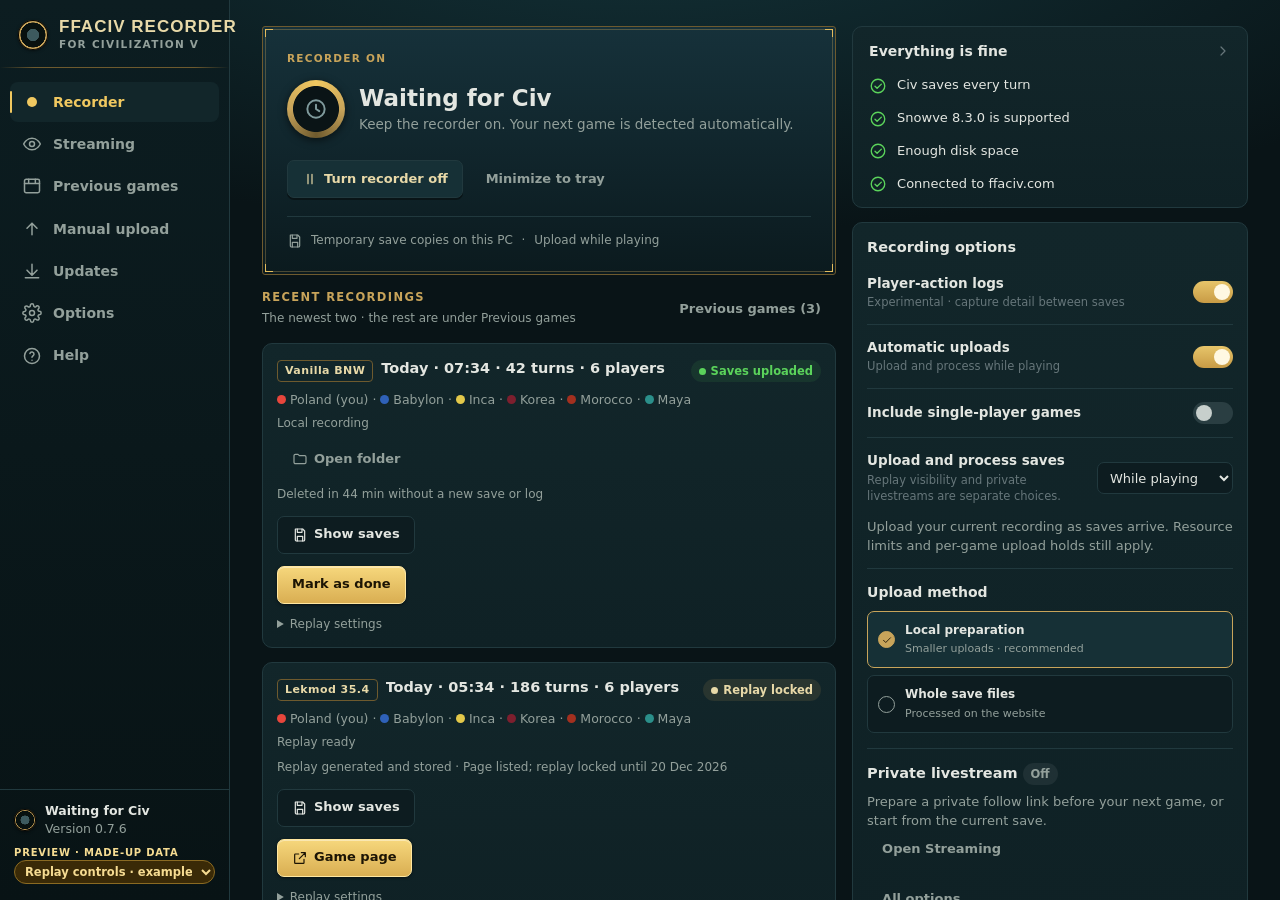
==== commit 4f4f4da2: "FFACiv Recorder 0.7.28: records on a busy PC, uploads after Civ closes, reliability fixes" ====
--- a/OutsideRecorder/ui/index.html
+++ b/OutsideRecorder/ui/index.html
@@ -20,6 +20,15 @@
 <script src="js/icons.js"></script>
 <script src="js/mock.js"></script>
 <script src="js/bridge.js"></script>
+<script src="js/format.js"></script>
+<script src="js/widgets.js"></script>
+<script src="js/streaming.js"></script>
+<script src="js/recordings.js"></script>
+<script src="js/oldgames.js"></script>
+<script src="js/home.js"></script>
+<script src="js/screens.js"></script>
+<script src="js/dialogs.js"></script>
+<script src="js/setup.js"></script>
 <script src="js/app.js"></script>
 </body>
 </html>
--- a/OutsideRecorder/ui/css/app.css
+++ b/OutsideRecorder/ui/css/app.css
@@ -47,7 +47,6 @@
 :focus-visible { outline: none; box-shadow: var(--focus); }
 a { color: var(--gold-bright); text-decoration: none; }
 a:hover { text-decoration: underline; }
-.sr { position: absolute; width: 1px; height: 1px; overflow: hidden; clip: rect(0 0 0 0); }
 
 /* ---- layout: a proper app window. Wide (the normal case, ~1100×720 down to ~800×560): the side bar with the name,
    the screens and the state; the screen on the right. Narrow (under 760 px): a header on top, the tabs at the bottom. */
@@ -70,7 +69,6 @@
 .icon-btn:hover { background: var(--card); color: var(--text); }
 .icon-btn svg { width: 20px; height: 20px; }
 
-
 nav.tabs { display: flex; flex-direction: column; gap: 2px; padding: 14px 10px; flex: 1; overflow-y: auto; }
 .tab { position: relative; display: flex; align-items: center; gap: 11px; padding: 10px 12px; border: 0; border-radius: 8px; background: none; color: var(--muted); cursor: pointer; font-size: 14px; font-weight: 600; text-align: left; }
 .tab svg { width: 20px; height: 20px; flex: none; }
@@ -92,9 +90,6 @@
 .screen-title { display: flex; align-items: center; gap: 8px; margin: 0 0 2px; font: 700 20px/1.2 var(--font-head); letter-spacing: .08em; text-transform: uppercase; color: var(--cream); }
 .screen-title .back { margin-left: -8px; }
 .lead { margin: -6px 0 4px; color: var(--muted); font-size: 13.5px; }
-.icon-btn { width: 34px; height: 34px; display: grid; place-items: center; border-radius: 8px; border: 0; background: transparent; color: var(--muted); cursor: pointer; flex: none; }
-.icon-btn:hover { background: var(--card); color: var(--text); }
-.icon-btn svg { width: 20px; height: 20px; }
 
 /* two columns on the wide window (Home, Settings, Help); one under the other when narrow */
 .cols { display: grid; grid-template-columns: minmax(0, 1.45fr) minmax(0, 1fr); gap: 16px; align-items: start; }
@@ -124,7 +119,6 @@
 
 /* ---- cards ------------------------------------------------------------------------------------------------------ */
 .card { background: linear-gradient(var(--card), #0f2125); border: 1px solid var(--line); border-radius: var(--radius); padding: 14px; }
-.card.flat { background: var(--bg-2); }
 .card h3 { margin: 0 0 6px; font-size: 14.5px; font-weight: 650; }
 .card p { margin: 0; color: var(--muted); font-size: 13px; }
 .card p + p { margin-top: 6px; }
@@ -160,16 +154,6 @@
 .hero-text { min-width: 0; }
 .hero-title { margin: 0; font: 650 19px/1.25 var(--font); color: var(--text); }
 .hero-detail { margin: 3px 0 0; color: var(--muted); font-size: 13.5px; }
-.hero-note { margin: 12px 0 0; padding-top: 10px; border-top: 1px solid #c8a45a2a; color: var(--muted); font-size: 13px; }
-
-/* the health line under it */
-.health { display: flex; align-items: center; gap: 10px; width: 100%; padding: 10px 12px; border-radius: var(--radius); border: 1px solid var(--line); background: var(--bg-2); color: var(--text); text-align: left; cursor: pointer; }
-.health:hover { border-color: #2d4c52; }
-.health svg { width: 18px; height: 18px; flex: none; }
-.health .chev { margin-left: auto; color: var(--faint); }
-.health.ok svg:first-child { color: var(--green); }
-.health.warn { border-color: #6b4a1c; background: #22190d; }
-.health.warn svg:first-child { color: var(--orange); }
 
 /* ---- the game card ------------------------------------------------------------------------------------------------ */
 .game-head { display: flex; align-items: flex-start; gap: 10px; }
@@ -214,8 +198,6 @@
 .glance-row { display: flex; align-items: center; gap: 10px; width: 100%; padding: 7px 10px; border: 0; background: none; color: var(--text); cursor: pointer; border-radius: 7px; text-align: left; font-size: 13px; }
 .glance-row:hover, .glance-head:hover { background: #ffffff08; }
 .glance-row .state-ic { width: 18px; height: 18px; flex: none; }
-.glance-row.game span:nth-child(2) { flex: 1; min-width: 0; }
-.glance-row.game .mod { flex: none; }
 
 /* game history rows: facts on the left, buttons on the right (under each other when narrow) */
 .game-row { display: grid; grid-template-columns: minmax(0, 1fr) auto; gap: 8px 18px; align-items: center; }
@@ -236,10 +218,7 @@
 .btn.quiet:hover { color: var(--text); background: #ffffff0d; }
 .btn.danger { border-color: #e5574a55; background: transparent; color: #ff9a8f; }
 .btn.danger:hover { background: #e5574a1a; }
-.btn[disabled] { opacity: .45; cursor: default; pointer-events: none; }
-.btn.wide { flex: 1; }
-.link-btn { border: 0; background: none; padding: 0; color: var(--gold-bright); font-weight: 600; cursor: pointer; font-size: 13px; }
-.link-btn:hover { text-decoration: underline; }
+.btn[disabled], .btn[aria-disabled="true"] { opacity: .45; cursor: default; pointer-events: none; }
 
 /* a menu that opens under a button (Later ▾) */
 .menu-wrap { position: relative; display: inline-flex; }
@@ -254,10 +233,6 @@
 .banner h3 { margin: 0 0 2px; font-size: 14px; }
 .banner p { margin: 0; color: var(--muted); font-size: 12.5px; }
 .banner .row { margin-top: 10px; }
-.banner.gold { border-color: var(--gold-dim); background: linear-gradient(#2a2412, #1a170c); }
-.banner.gold > svg { color: var(--gold-bright); }
-.banner.warn { border-color: #6b4a1c; background: #22190d; }
-.banner.warn > svg { color: var(--orange); }
 .banner.bad { border-color: #6b2a22; background: #241210; }
 .banner.bad > svg { color: var(--red); }
 
@@ -274,7 +249,6 @@
 .game-row .game-top h3 { flex: 1; min-width: 0; white-space: nowrap; overflow: hidden; text-overflow: ellipsis; }
 .civs { margin-top: 6px; color: var(--muted); font-size: 12.5px; }
 .civs .civdot { display: inline-block; width: 9px; height: 9px; border-radius: 50%; margin: 0 4px 0 0; vertical-align: 0; }
-.more { margin-left: auto; }
 
 .filters { display: flex; gap: 6px; overflow-x: auto; scrollbar-width: none; }
 .chip { height: 28px; padding: 0 11px; border-radius: 14px; border: 1px solid var(--line); background: transparent; color: var(--muted); cursor: pointer; font-size: 12.5px; font-weight: 600; white-space: nowrap; }
@@ -282,8 +256,6 @@
 
 /* ---- settings ----------------------------------------------------------------------------------------------------- */
 .settings { padding: 4px 0; }
-.capture-controls > h2, .capture-controls > .actions, .capture-controls > p { margin: 14px; }
-.capture-controls .switch:disabled { opacity: 0.35; cursor: default; }
 .set { display: flex; align-items: center; gap: 12px; padding: 11px 14px; }
 .set + .set { border-top: 1px solid var(--line); }
 .set > svg { width: 22px; height: 22px; flex: none; }
@@ -321,14 +293,9 @@
 
 /* ---- first run ------------------------------------------------------------------------------------------------------ */
 .welcome { position: fixed; inset: 0; z-index: 40; display: flex; flex-direction: column; background: radial-gradient(120% 70% at 50% 0%, #17393f 0%, var(--bg) 62%); padding: 26px 22px 20px; }
-.welcome .steps { display: flex; gap: 6px; justify-content: center; margin-bottom: 22px; }
-.welcome .steps i { width: 26px; height: 4px; border-radius: 2px; background: #ffffff1a; }
-.welcome .steps i.on { background: var(--gold-bright); }
 .welcome-body { flex: 1; overflow-y: auto; display: flex; flex-direction: column; justify-content: center; max-width: 460px; width: 100%; margin: 0 auto; }
 .welcome h1 { margin: 14px 0 8px; font: 700 22px/1.2 var(--font-head); letter-spacing: .04em; color: var(--cream); text-align: center; }
 .welcome .intro { text-align: center; color: var(--muted); margin: 0 0 18px; }
-.welcome .ring { margin: 0 auto; width: 74px; height: 74px; }
-.welcome .ring svg { width: 32px; height: 32px; }
 .points { list-style: none; padding: 0; margin: 0; display: flex; flex-direction: column; gap: 10px; }
 .points li { display: flex; gap: 11px; align-items: flex-start; font-size: 13.5px; }
 .points li svg { width: 19px; height: 19px; flex: none; color: var(--gold); margin-top: 1px; }
@@ -345,17 +312,15 @@
 .prose h3 { margin: 0 0 6px; font-size: 14px; }
 .prose ul { margin: 6px 0 0; padding-left: 18px; color: var(--muted); font-size: 13px; }
 .prose li + li { margin-top: 3px; }
-.yes svg, .no svg { width: 15px; height: 15px; vertical-align: -3px; margin-right: 4px; }
-.yes svg { color: var(--green); } .no svg { color: var(--red); }
 
 @media (prefers-reduced-motion: reduce) { * { animation: none !important; transition: none !important; } }
-
-/* the test build: the livestream link under the current game */
-.live-link { display: flex; align-items: center; gap: 10px; flex-wrap: wrap; margin-top: 12px; }
-.live-link .path { overflow-wrap: anywhere; }
 
 /* Upload old games: a tick box per game */
 .old-bar { margin: 4px 0 12px; gap: 8px; flex-wrap: wrap; }
+.old-upload-switch { align-items: center; overflow: visible; }
+.old-upload-switch .small { margin-right: 2px; }
+.old-bar > .primary:last-child { margin-left: auto; }
+.old-upload-choices { margin: 4px 0 12px; }
 .game-row.old { grid-template-columns: auto minmax(0, 1fr); align-items: start; }
 .game-row.old .path { overflow-wrap: anywhere; }
 .game-row.old.on { border-color: var(--gold, #c8a45a); }
@@ -385,13 +350,9 @@
 .replay-state .btn.quiet { border-color: var(--line); background: var(--bg-2); color: var(--text); }
 .replay-state .btn.danger { border-color: var(--red); color: var(--red); }
 .small { color: var(--muted); }
-.getting-started h3, .quick-flow h3 { margin: 0 0 8px; }
+.getting-started h3 { margin: 0 0 8px; }
 .getting-started p { color: var(--muted); font-size: 13px; margin: 0 0 16px; }
 .getting-started .eyebrow { margin-bottom: 9px; }
-.quick-flow ol { list-style: none; counter-reset: flow; padding: 0; margin: 16px 0 20px; }
-.quick-flow li { counter-increment: flow; position: relative; padding-left: 32px; margin-bottom: 16px; font-size: 13px; }
-.quick-flow li::before { content: counter(flow); position: absolute; left: 0; top: 0; width: 22px; height: 22px; border: 1px solid var(--line); background: var(--bg-2); border-radius: 50%; text-align: center; line-height: 21px; color: var(--gold); font-size: 11px; font-weight: 750; }
-.quick-flow li span { display: block; color: var(--muted); font-size: 12px; margin-top: 2px; }
 .option-heading { display: flex; align-items: flex-start; gap: 12px; margin-bottom: 8px; }
 .option-heading h3 { margin: 0 0 3px; font-size: 17px; }
 .option-heading p { margin: 0; color: var(--muted); font-size: 12px; }
@@ -447,23 +408,7 @@
 .welcome-content { margin-block: auto; width: 100%; padding-block: 6px; }
 .onboarding h1 { font-family: var(--font); font-size: 25px; letter-spacing: -.02em; margin: 0 0 12px; }
 .onboarding .intro { font-size: 14px; line-height: 1.6; max-width: 620px; margin: 0 auto 22px; }
-.setup-symbol { margin: 0 auto 20px; width: 64px; height: 64px; display: grid; place-items: center; background: var(--card-2); border: 1px solid var(--gold-dim); border-radius: 18px; color: var(--gold-bright); }
-.setup-symbol svg { width: 30px; height: 30px; }
-.setup-explain-grid { display: grid; grid-template-columns: 1fr 1fr; gap: 14px; }
-.setup-explain { padding: 20px; border: 1px solid var(--line); border-radius: 10px; background: var(--card); }
-.setup-explain > svg { width: 25px; height: 25px; color: var(--teal); margin-bottom: 14px; }
-.setup-explain h3 { margin: 0 0 9px; font-size: 16px; }
-.setup-explain p, .setup-info p, .setup-details p { font-size: 13px; line-height: 1.6; color: var(--muted); margin: 0; }
-.setup-note { display: flex; align-items: flex-start; gap: 9px; font-size: 12px; color: var(--muted); line-height: 1.6; margin: 18px 0 0; }
-.setup-note svg { width: 16px; height: 16px; flex: none; margin-top: 2px; color: var(--gold); }
-.setup-hold { text-align: center; color: var(--teal); font-size: 12px; margin: 18px 0 0; }
-.setup-settings { padding: 4px 16px; }
-.setup-settings .set { padding: 15px 0; }
-.setup-settings .set-text span { color: var(--muted); line-height: 1.55; font-size: 12px; max-width: 510px; }
-.setup-info { display: flex; gap: 12px; padding: 16px; border: 1px solid var(--line); border-radius: 9px; background: var(--bg-2); margin-top: 16px; }
-.setup-info > svg { width: 21px; height: 21px; flex: none; color: var(--teal); }
-.setup-info b { font-size: 13px; }
-.setup-info p { margin-top: 5px; }
+.setup-details p { font-size: 13px; line-height: 1.6; color: var(--muted); margin: 0; }
 .setup-details { margin-top: 18px; border-top: 1px solid var(--line); padding-top: 12px; }
 .setup-details summary { cursor: pointer; color: var(--cream); font-size: 13px; font-weight: 600; min-height: 30px; }
 .setup-details summary:hover { color: var(--gold-bright); }
@@ -479,12 +424,12 @@
 .choice-radio { border: 1px solid var(--line); width: 21px; height: 21px; border-radius: 50%; display: grid; place-items: center; flex: none; margin-top: 1px; }
 .choice-radio svg { width: 13px; height: 13px; }
 .selected .choice-radio { border-color: var(--gold); background: var(--gold); color: var(--on-gold); }
-.setup-choice:disabled { opacity: .65; cursor: wait; }
-.setup-timeline { display: grid; grid-template-columns: repeat(3,1fr); gap: 15px; margin-top: 20px; }
-.setup-timeline > div { border-top: 2px solid var(--gold-dim); padding-top: 10px; }
-.setup-timeline b { display: block; font-size: 12px; color: var(--cream); margin-bottom: 5px; }
-.setup-timeline span { display: block; font-size: 11.5px; color: var(--muted); line-height: 1.55; }
+.setup-choice:disabled, .setup-choice[aria-disabled="true"] { opacity: .65; cursor: wait; }
 .setup-autosave { margin-top: 6px; }
+.simple-points { list-style: none; padding: 0; margin: 4px 0 18px; display: grid; gap: 10px; }
+.simple-points li { display: flex; gap: 10px; align-items: flex-start; font-size: 13.5px; line-height: 1.55; color: var(--text); }
+.simple-points svg { width: 18px; height: 18px; flex: none; color: var(--gold); margin-top: 1px; }
+.simple-later { margin-top: 14px; color: var(--muted); }
 .setup-summary { border: 1px solid var(--line); border-radius: 9px; background: var(--bg-2); padding: 15px 17px; margin-top: 16px; }
 .setup-summary h3 { font-size: 13px; color: var(--cream); margin: 0 0 10px; }
 .setup-summary dl { margin: 0; }
@@ -496,24 +441,13 @@
 .setup-feedback.warn, .setup-feedback.bad { color: var(--orange); }
 .onboarding .welcome-foot { max-width: 780px; align-items: center; border-top: 1px solid var(--line); padding-top: 16px; margin-top: 16px; flex-shrink: 0; }
 .setup-step-count { flex: 1; color: var(--muted); text-align: center; font-size: 12px; }
-@media (max-height: 700px) { .welcome.onboarding { padding-top: 16px; } .onboarding-top { margin-bottom: 12px; } .setup-progress { margin-top: 13px; } .setup-symbol { width: 46px; height: 46px; margin-bottom: 14px; border-radius: 13px; } .setup-symbol svg { width: 24px; height: 24px; } .onboarding h1 { font-size: 23px; } .onboarding .intro { margin-bottom: 16px; } }
-@media (max-width: 650px) { .welcome.onboarding { padding: 16px 12px 12px; } .onboarding-brand { padding-left: 8px; } .setup-progress { gap: 5px; } .setup-progress li { justify-content: center; } .setup-progress li b { display: none; } .setup-progress li.current b { display: block; font-size: 11px; } .setup-explain-grid { grid-template-columns: 1fr; } .setup-explain { padding: 16px; } .setup-explain > svg { margin-bottom: 8px; } .setup-timeline { grid-template-columns: 1fr; gap: 10px; } .onboarding .welcome-foot { flex-wrap: wrap; gap: 6px; } .onboarding .welcome-foot .btn { padding: 0 10px; font-size: 12px; } .setup-step-count { min-width: 55px; font-size: 11px; } }
-.capture-extra { margin-top: 14px; }
+@media (max-height: 700px) { .welcome.onboarding { padding-top: 16px; } .onboarding-top { margin-bottom: 12px; } .setup-progress { margin-top: 13px; } .onboarding h1 { font-size: 23px; } .onboarding .intro { margin-bottom: 16px; } }
+@media (max-width: 650px) { .welcome.onboarding { padding: 16px 12px 12px; } .onboarding-brand { padding-left: 8px; } .setup-progress { gap: 5px; } .setup-progress li { justify-content: center; } .setup-progress li b { display: none; } .setup-progress li.current b { display: block; font-size: 11px; } .onboarding .welcome-foot { flex-wrap: wrap; gap: 6px; } .onboarding .welcome-foot .btn { padding: 0 10px; font-size: 12px; } .setup-step-count { min-width: 55px; font-size: 11px; } }
 .capture-choice b { display: flex; flex-wrap: wrap; align-items: center; gap: 8px; }
 .method-tag { display: inline-flex; padding: 2px 6px; border-radius: 4px; border: 1px solid var(--line); color: var(--muted); font-size: 9px; font-weight: 650; text-transform: uppercase; letter-spacing: .05em; }
-.capture-choice:disabled { opacity: 1; cursor: not-allowed; border-style: dashed; background: var(--bg-2); }
-.method-unavailable { color: var(--orange) !important; font-size: 11.5px; }
-.capture-choice .method-unavailable { margin-top: 5px; }
-.upload-methods { margin-top: 20px; }
-.upload-methods h3 { margin: 0 0 10px; font-size: 13px; color: var(--cream); }
-.method-table { width: 100%; border-collapse: collapse; font-size: 12px; }
-.method-table tr { border-top: 1px solid var(--line); }
-.method-table th { text-align: left; vertical-align: top; width: 135px; padding: 10px 12px 10px 0; color: var(--text); font-weight: 650; }
-.method-table td { padding: 10px 0; color: var(--muted); line-height: 1.6; }
-.method-table td .method-unavailable { display: block; margin-top: 3px; }
+.capture-choice:disabled, .capture-choice[aria-disabled="true"] { opacity: 1; cursor: not-allowed; border-style: dashed; background: var(--bg-2); }
 .setup-scroll-cue { display: block; font-size: 10px; color: var(--gold); margin-top: 2px; }
 .setup-scroll-cue[hidden] { display: none; }
-@media (max-width: 650px) { .method-table th { width: 100px; } }
 .resource-card-head { display: flex; align-items: center; justify-content: space-between; gap: 10px; }
 .resource-card-head h3 { margin: 0; font-size: 17px; }
 .resource-reason { color: var(--muted); font-size: 13px; margin: 8px 0 16px; }
@@ -545,8 +479,6 @@
 .setup-selected-summary { font-size: 12px; color: var(--muted); margin: 12px 0 0; }
 .onboarding .setup-public-notice { font-size: 13px; }
 .setup-public-notice b { color: var(--text); font-weight: 650; }
-.setup-compact-preferences .set { padding: 12px 0; }
-.setup-summary-short { margin-top: 12px; }
 .onboarding .setup-details { margin-top: 14px; padding-top: 10px; }
 .onboarding .setup-details .recorder-assurance { margin-top: 14px; padding-top: 14px; }
 @media(max-height:620px) { .simple-choice { min-height: 78px; padding: 13px 16px; } .onboarding .welcome-body { padding-top: 0; padding-bottom: 0; } .onboarding .welcome-content { padding-block: 0; } .onboarding .intro { margin-bottom: 14px; } .onboarding h1 { margin-bottom: 8px; } .onboarding .setup-details { margin-top: 10px; padding-top: 8px; } }
@@ -554,21 +486,12 @@
 .simple-choice > .choice-selected { flex: none; margin-left: auto; }
 .setup-choice.simple-choice > .choice-selected { flex: 0 0 auto; margin-left: auto; }
 
-.setup-memory-note { margin-top: 12px; padding: 10px 12px; border-left: 2px solid var(--teal); background: var(--bg-2); border-radius: 0 6px 6px 0; }
-.setup-memory-note > div { display: flex; gap: 8px; align-items: center; justify-content: space-between; }
-.setup-memory-note > div > b { font-size: 12px; color: var(--cream); }
-.setup-memory-note .method-tag { font-size: 8px; padding: 1px 4px; margin-left: 4px; }
-.memory-availability { font-size: 10px; color: var(--muted); }
-.setup-memory-note p { margin: 5px 0 0; font-size: 11.5px; line-height: 1.5; color: var(--muted); }
-.setup-memory-note p b { color: var(--text); }
 .upload-size-example { margin-top: 15px; padding: 13px; border: 1px solid var(--line); border-radius: 8px; background: var(--bg-2); }
 .upload-size-example > b { font-size: 13px; color: var(--cream); }
 .upload-size-example > div { display: flex; align-items: center; gap: 20px; margin: 12px 0; }
 .upload-size-example > div > span { color: var(--gold-bright); font-size: 25px; font-weight: 650; }
 .upload-size-example small { display: block; color: var(--muted); font-size: 10px; font-weight: 400; }
 .upload-size-example .current-transfer-mode { border-top: 1px solid var(--line); padding-top: 10px; }
-@media(max-height:620px) { .setup-memory-note { margin-top: 8px; padding: 7px 10px; } .setup-memory-note p { margin-top: 3px; line-height: 1.4; } }
-@media(max-height:620px) { .onboarding:has(.setup-memory-note) .simple-choice { min-height: 68px; padding-block: 9px; } .onboarding:has(.setup-memory-note) .setup-secondary { margin-top: 5px; } .onboarding:has(.setup-memory-note) .setup-secondary .set { padding-block: 3px; min-height: 35px; } }
 .memory-readonly { font-size: 12px; color: var(--muted); line-height: 1.5; margin: 12px 0 0; }
 .upload-progress { width: 100%; margin: 12px 0; padding: 13px 14px; border: 1px solid var(--line); border-radius: 8px; background: rgba(0,0,0,.12); }
 .upload-progress > b { display: block; margin: 8px 0 6px; }
@@ -589,7 +512,7 @@
 .setup-review dt { font-size: 11px; margin-bottom: 4px; }
 .setup-review dd { font-size: 12.5px; line-height: 1.4; }
 .setup-review dd small { display: block; color: var(--muted); font-size: 10.5px; margin-top: 2px; }
-@media(max-height:620px) { .setup-review { padding: 11px 14px; } .setup-review dl { gap: 9px 20px; } .setup-review dd { font-size: 12px; } .setup-review dd small { font-size: 10px; } .setup-compact-preferences .set { padding: 10px 0; } }
+@media(max-height:620px) { .setup-review { padding: 11px 14px; } .setup-review dl { gap: 9px 20px; } .setup-review dd { font-size: 12px; } .setup-review dd small { font-size: 10px; } }
 .simple-choice:not(.capture-choice) .method-tag { margin-left: 7px; }
 .recorder-layout { display: grid; grid-template-columns: minmax(0,1.45fr) minmax(0,1fr); grid-template-rows: min-content 1fr; grid-template-areas: "main controls" "recordings controls"; gap: 16px; align-items: start; }
 .recorder-main { grid-area: main; }
@@ -600,9 +523,6 @@
 .session-controls h3 { margin-bottom: 3px; }
 .session-controls .set { padding: 13px 0; }
 .session-controls .set-text span { font-size: 11.5px; }
-.session-format { display: flex; align-items: center; justify-content: space-between; gap: 12px; padding-top: 13px; border-top: 1px solid var(--line); }
-.session-format b, .session-format span { display: block; }
-.session-format span { color: var(--muted); font-size: 11.5px; margin-top: 3px; }
 .recorder-idle-note { color: var(--muted); font-size: 12px; margin: 14px 0 0; }
 .inline-upload-method { margin: 12px 0 0; padding: 13px 0 0; border: 0; border-top: 1px solid var(--line); min-width: 0; }
 .inline-upload-method legend { float: left; width: 100%; padding: 0 0 9px; font-weight: 650; }
@@ -615,17 +535,10 @@
 .inline-choice-dot { display: grid; place-items: center; width: 17px; height: 17px; border: 1px solid var(--muted); border-radius: 50%; flex: none; }
 .selected .inline-choice-dot { border-color: var(--gold); background: var(--gold); color: var(--on-gold); }
 .inline-choice-dot svg { width: 12px; height: 12px; }
-.inline-upload-choice:disabled { opacity: .6; cursor: wait; }
+.inline-upload-choice:disabled, .inline-upload-choice[aria-disabled="true"] { opacity: .6; cursor: wait; }
 .recordings-list-heading { display: flex; align-items: center; justify-content: space-between; gap: 12px; }
 .recordings-list-heading .group-label { margin: 0 0 3px; }
 .dialog .delete-recording-label { color: var(--cream); font-weight: 650; }
-.session-livestream .badge.plain { font-size: 9px; }
-.session-livestream .stream-active { padding: 0; border: 0; background: none; }
-.stream-scope-choices { display: grid; gap: 9px; margin: 16px 0; }
-.stream-scope-choice { text-align: left; padding: 13px; border: 1px solid var(--line); border-radius: 8px; background: var(--bg-2); cursor: pointer; }
-.stream-scope-choice b, .stream-scope-choice span { display: block; }
-.stream-scope-choice span { color: var(--muted); font-size: 12px; margin-top: 3px; }
-.stream-scope-choice.selected { border-color: var(--gold); background: var(--card-2); box-shadow: inset 3px 0 var(--gold); }
 .stream-duration { display: flex; align-items: center; justify-content: space-between; gap: 12px; font-size: 12px; margin-bottom: 12px; }
 .stream-active .stream-problem { color: var(--orange); margin-top: 10px; }
 .setup-format-scale { margin: 11px 0 0; color: var(--muted); font-size: 11.5px; line-height: 1.5; }
